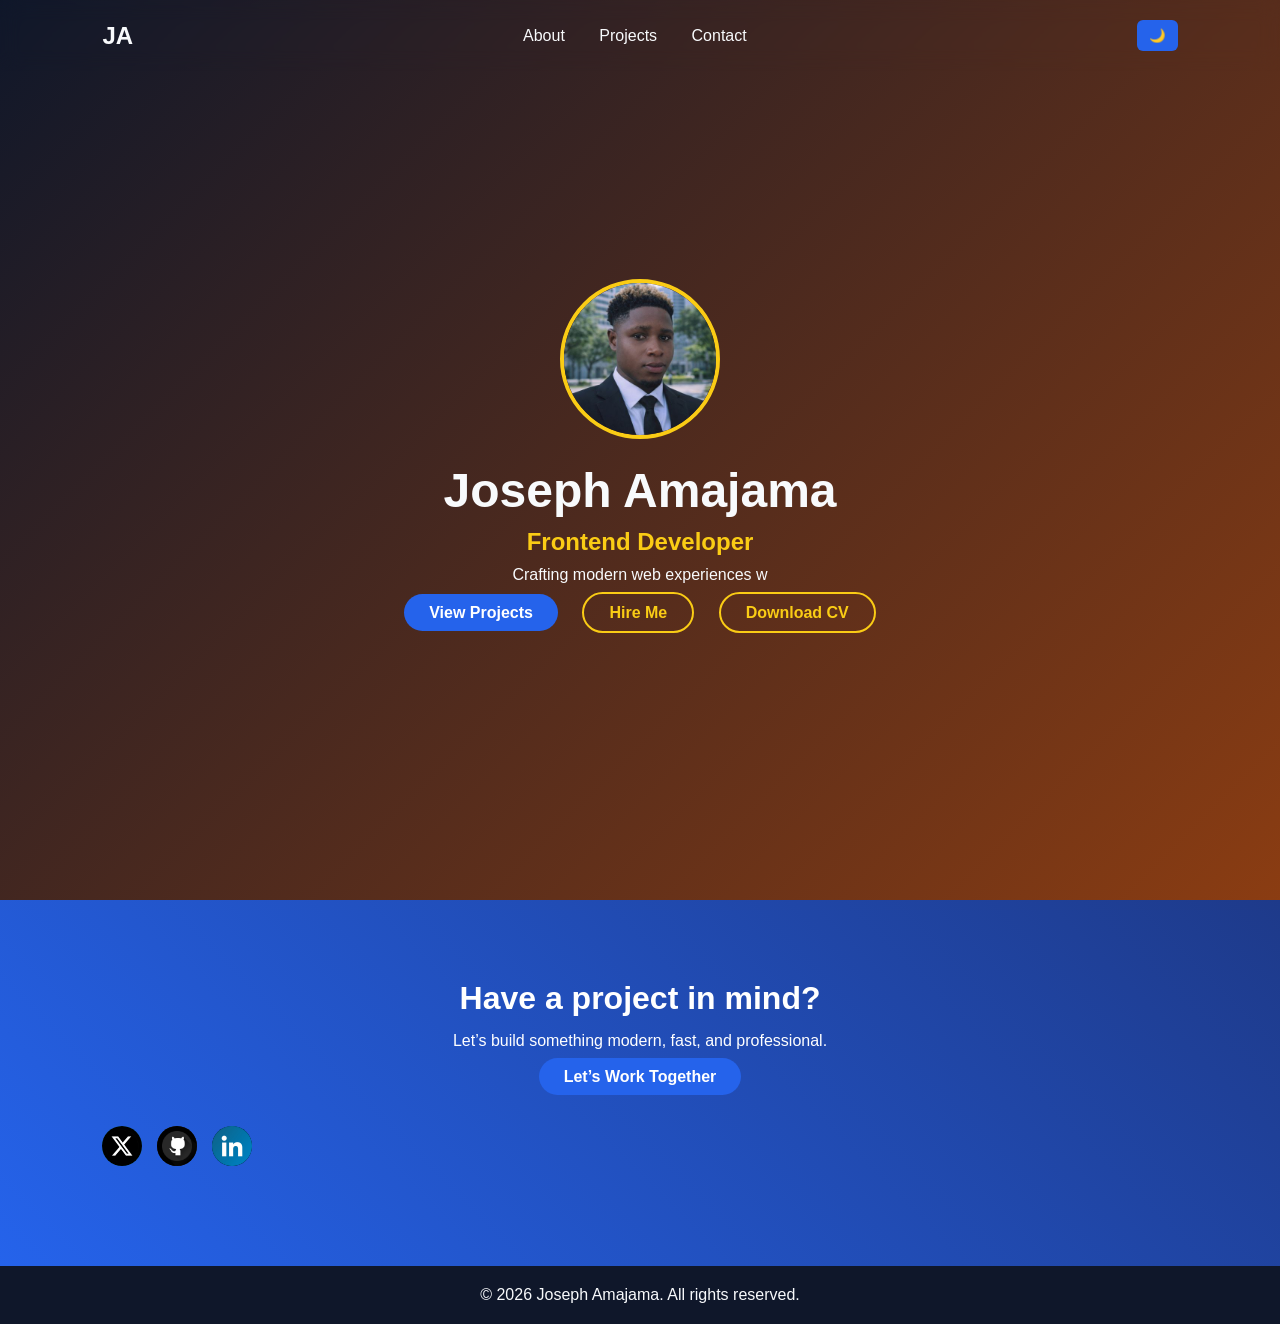
==== index.html @ 1dbd4630 "Add files via upload" ====
<!DOCTYPE html>
<html lang="en">
<head>
<meta charset="UTF-8">
<meta name="viewport" content="width=device-width, initial-scale=1.0">
<title>Joseph Amajama | Frontend Developer</title>
<link rel="stylesheet" href="css/style.css">
<script defer src="js/main.js"></script>
</head>
<body>

<header class="navbar">
  <h2 class="logo"><a href="index.html">JA</a></h2>

  <div class="menu-toggle">☰</div>

  <nav class="nav-links">
    <!-- <a href="index.html">Home</a> -->
    <a href="about.html">About</a>
    <a href="projects.html">Projects</a>
    <a href="contact.html">Contact</a>
  </nav>

  <button id="themeToggle">🌙</button>
</header>

<section class="hero">
  <div class="hero-content">
    <img src="assets/profile.jpg" alt="Joseph Amajama" class="profile-img">
    <h1>Joseph Amajama</h1>
    <h2>Frontend Developer</h2>
    <p class="typing"></p>
    <div class="hero-buttons">
      <a href="projects.html" class="btn primary">View Projects</a>
      <a href="contact.html" class="btn outline">Hire Me</a>
      <a href="assets/Joseph_Amajama_CV.pdf" download class="btn outline">
  Download CV
</a>
    </div>
  </div>
</section>
<section class="cta-section">
  <h2>Have a project in mind?</h2>
  <p>Let’s build something modern, fast, and professional.</p>
  <br>
  <a href="contact.html" class="btn primary">Let’s Work Together</a>

<br>
      <!-- Social Media -->
      <div class="social-links">
        <a rel="noopener noreferrer" href="https://x.com/iamajama" target="_blank" class="social x"> <img src="assets/x.jpg" alt="X"> </a>
        <a rel="noopener noreferrer" href="https://github.com/josephIA" target="_blank" class="social github"> <img src="assets/github.jpg" alt="GitHub"> </a>
        <a rel="noopener noreferrer" href="https://www.linkedin.com/in/joseph-amajama-8542a414b?utm_source=share_via&utm_content=profile&utm_medium=member_android" target="_blank" class="social linkedin"> <img src="assets/linkedin.jpg" alt="LinkedIn"> </a>
      </div>
</section>

<footer>
  <p>© 2026 Joseph Amajama. All rights reserved.</p>
</footer>

</body>
</html>
---- css/style.css ----
:root {
  --bg: #0f172a;
  --text: #f8fafc;
  --primary: #2563eb;
  --gold: #facc15;
}

body.light {
  --bg: #f8fafc;
  --text: #0f172a;
  --primary: #1e40af;
  --gold: #d4af37;
}

* {
  margin: 0;
  padding: 0;
  box-sizing: border-box;
  font-family: 'Segoe UI', sans-serif;
  transition: background 0.3s ease, color 0.3s ease;
}

body {
  background: var(--bg);
  color: var(--text);
}

.navbar {
  display: flex;
  justify-content: space-between;
  align-items: center;
  padding: 20px 8%;
  position: fixed;
  width: 100%;
  -webkit-backdrop-filter: blur(10px);
  backdrop-filter: blur(10px);
}

.navbar nav a {
  margin: 0 15px;
  text-decoration: none;
  color: var(--text);
  position: relative;
}
header .logo a{
    text-decoration: none;
    color: var(--text);
}
.navbar nav a::after {
  content: '';
  position: absolute;
  width: 0%;
  height: 2px;
  background: var(--gold);
  left: 0;
  bottom: -5px;
  transition: 0.3s;
}

.navbar nav a:hover::after {
  width: 100%;
}

#themeToggle {
  background: var(--primary);
  border: none;
  padding: 8px 12px;
  cursor: pointer;
  border-radius: 6px;
  color: white;
}

.hero {
  height: 100vh;
  display: flex;
  justify-content: center;
  align-items: center;
  text-align: center;
  background: linear-gradient(-45deg, #0f172a, #2545a0, #b4490a, #0f172a);
  background-size: 400% 400%;
  animation: gradientMove 10s ease infinite;
}

@keyframes gradientMove {
  0% {background-position: 0% 50%;}
  50% {background-position: 100% 50%;}
  100% {background-position: 0% 50%;}
}

.profile-img {
  width: 160px;
  height: 160px;
  border-radius: 50%;
  border: 4px solid var(--gold);
  margin-bottom: 20px;
  object-fit: cover;
}

.hero h1 {
  font-size: 3rem;
}

.hero h2 {
  color: var(--gold);
  margin: 10px 0;
}

.hero p {
  max-width: 500px;
  margin: 0 auto 20px;
}

.btn {
  padding: 10px 25px;
  margin: 10px;
  border-radius: 30px;
  text-decoration: none;
  font-weight: bold;
}

.primary {
  background: var(--primary);
  color: white;
}

.primary:hover {
  box-shadow: 0 0 20px var(--primary);
}

.outline {
  border: 2px solid var(--gold);
  color: var(--gold);
}

.outline:hover {
  background: var(--gold);
  color: black;
}

footer {
  text-align: center;
  padding: 20px;
}

.section {
  padding: 120px 8%;
  min-height: 100vh;
}

.section-title {
  font-size: 2.5rem;
  margin-bottom: 30px;
  text-align: center;
  color: var(--gold);
}

.section-subtitle {
  margin-top: 50px;
  margin-bottom: 20px;
}

.about-container {
  display: flex;
  gap: 40px;
  align-items: center;
  flex-wrap: wrap;
}

.profile-img.large {
  width: 200px;
  height: 200px;
}

.skills {
  max-width: 600px;
}

.skill {
  margin-bottom: 20px;
}

.bar {
  height: 8px;
  background: #1e293b;
  border-radius: 10px;
  overflow: hidden;
}

.progress {
  height: 100%;
  background: var(--primary);
  transition: width 1s ease;
}

/* .reveal {
  opacity: 0;
  transform: translateY(40px);
  transition: all 0.6s ease;
} */

.reveal.active {
  opacity: 1;
  transform: translateY(0);
}

.project-grid {
  display: grid;
  grid-template-columns: repeat(auto-fit, minmax(250px,1fr));
  gap: 30px;
}

.project-card {
  padding: 25px;
  border-radius: 15px;
  background: rgba(255,255,255,0.05);
  -webkit-backdrop-filter: blur(10px);
  backdrop-filter: blur(10px);
  transition: 0.3s;
}

.project-card:hover {
  transform: translateY(-10px);
  box-shadow: 0 0 20px var(--gold);
}


.project-card {
  position: relative;
  overflow: hidden;
}

.project-overlay {
  position: absolute;
  inset: 0;
  background: rgba(0,0,0,0.8);
  display: flex;
  justify-content: center;
  align-items: center;
  gap: 15px;
  opacity: 0;
  transition: 0.3s;
}

.project-card:hover .project-overlay {
  opacity: 1;
}
.navbar.scrolled {
  background: rgba(0,0,0,0.6);
}

/* ========================= */
/* MOBILE RESPONSIVE DESIGN */
/* ========================= */

@media (max-width: 900px) {

  .navbar {
    padding: 15px 5%;
  }

  .navbar nav {
    display: none;
  }

  .hero {
    padding: 0 20px;
  }

  .hero h1 {
    font-size: 2rem;
  }

  .hero h2 {
    font-size: 1.2rem;
  }

  .hero p {
    font-size: 0.95rem;
  }

  .profile-img {
    width: 120px;
    height: 120px;
  }

  .about-container {
    flex-direction: column;
    text-align: left;
  }

  .profile-img.large {
    width: 150px;
    height: 150px;
  }

  .section {
    padding: 100px 5%;
  }

  .project-grid {
    grid-template-columns: 1fr;
  }

  .project-card {
    padding: 20px;
  }

  .contact-form {
    width: 100%;
  }

  .btn {
    display: inline-block;
    width: 100%;
    text-align: center;
  }

}


.menu-toggle {
  display: none;
  font-size: 24px;
  cursor: pointer;
}

@media (max-width: 900px) {

  .menu-toggle {
    display: block;
  }

  .nav-links {
    position: absolute;
    top: 70px;
    right: 5%;
    background: var(--bg);
    padding: 20px;
    border-radius: 10px;
    display: none;
    flex-direction: column;
    gap: 15px;
  }

  .nav-links.active {
    display: flex;
  }
}
.navbar {
  z-index: 1000;
}

.hero,
.section {
  position: relative;
  z-index: 1;
}

.profile-img {
  position: relative;
  z-index: 1;
}

.project-image img {
  width: 100%;
  border-radius: 12px;
}

.project-content {
  margin-top: 15px;
}

.project-buttons {
  margin-top: 15px;
  display: flex;
  gap: 10px;
  flex-wrap: wrap;
}
.cta-section {
  padding: 80px 8%;
  text-align: center;
  background: linear-gradient(45deg, var(--primary), #1e3a8a);
  color: white;
}

.cta-section h2 {
  font-size: 2rem;
  margin-bottom: 15px;
}

.cta-section .btn {
  margin-top: 20px;
}

.contact-wrapper {
  display: flex;
  gap: 50px;
  flex-wrap: wrap;
  align-items: center;
}

.contact-info {
  flex: 1;
  min-width: 250px;
}

.contact-form {
  flex: 1;
  min-width: 250px;
  display: flex;
  flex-direction: column;
  gap: 15px;
  background: rgba(255,255,255,0.05);
  padding: 30px;
  border-radius: 15px;
  -webkit-backdrop-filter: blur(10px);
  backdrop-filter: blur(10px);
}

.contact-form input,
.contact-form textarea {
  padding: 14px;
  border-radius: 8px;
  border: 2px solid transparent;
  background: rgba(255,255,255,0.08);
  color: var(--text);
}

.contact-form input:focus,
.contact-form textarea:focus {
  border-color: var(--gold);
  outline: none;
}

@media (max-width: 900px) {
  .contact-wrapper {
    flex-direction: column;
  }
}
.notification {
  position: fixed;
  bottom: 30px;
  right: 30px;
  background: #16a34a;
  color: white;
  padding: 15px 20px;
  border-radius: 10px;
  display: flex;
  align-items: center;
  gap: 10px;
  opacity: 0;
  transform: translateY(20px);
  transition: 0.4s ease;
}

.notification.show {
  opacity: 1;
  transform: translateY(0);
}

.tick {
  font-weight: bold;
}

.social-links {
  display: flex;
  justify-content: center;
  gap: 25px;
  padding: 20px 0;
  margin-top: 40px;
}

.social {
  display: flex;
  align-items: center;
  justify-content: center;
  width: 20px;
  height: 20px;
  border-radius: 50%;
  background: var(--primary);
  color: white;
  text-decoration: none;
  font-weight: bold;
  font-size: 1.1rem;
  transition: 0.3s;
}

.social:hover {
  background: var(--gold);
  color: black;
  transform: scale(1.1);
}

/* Optional different colors for each platform */
.social.x { background: #1DA1F2; }
.social.github { background: #333; }
.social.linkedin { background: #0077b5; }


/* Contact Wrapper */
.contact-wrapper {
  display: flex;
  gap: 50px;
  flex-wrap: wrap;
  align-items: flex-start;
}

/* Contact Form Styling */
.contact-form {
  flex: 1;
  min-width: 250px;
  display: flex;
  flex-direction: column;
  gap: 15px;
  background: rgba(255,255,255,0.05);
  padding: 30px;
  border-radius: 15px;
  -webkit-backdrop-filter: blur(10px);
  backdrop-filter: blur(10px);
  position: relative;
}

.contact-form input,
.contact-form textarea {
  padding: 14px;
  border-radius: 8px;
  border: 2px solid transparent;
  background: rgba(255,255,255,0.08);
  color: var(--text);
}

.contact-form input:focus,
.contact-form textarea:focus {
  border-color: var(--gold);
  outline: none;
}

/* Spinner */
.spinner {
  display: none;
  border: 3px solid rgba(255,255,255,0.3);
  border-top: 3px solid white;
  border-radius: 50%;
  width: 16px;
  height: 16px;
  animation: spin 1s linear infinite;
  margin-left: 8px;
}

@keyframes spin {
  0% { transform: rotate(0deg); }
  100% { transform: rotate(360deg); }
}

/* Toast Notification */
.toast {
  position: fixed;
  bottom: 30px;
  right: 30px;
  background: #16a34a; /* green for success */
  color: white;
  padding: 15px 20px;
  border-radius: 10px;
  display: flex;
  align-items: center;
  gap: 10px;
  opacity: 0;
  transform: translateY(20px);
  transition: 0.4s ease;
  z-index: 9999;
}

.toast.show {
  opacity: 1;
  transform: translateY(0);
}

.toast-icon {
  font-weight: bold;
}

/* Social Links */
.social-links {
  display: flex;
  justify-content: flex-start;
  gap: 15px;
  margin-top: 20px;
}

.social {
  display: flex;
  align-items: center;
  justify-content: center;
  width: 40px;
  height: 40px;
  border-radius: 50%;
  background: var(--primary);
  color: white;
  text-decoration: none;
  font-weight: bold;
  font-size: 1.1rem;
  transition: 0.3s;
}
.social img {
  width: 40px;
  height: 40px;
  border-radius: 50%;
}
.social:hover {
  background: var(--gold);
  color: black;
  transform: scale(1.1);
}

.social.x { background: #1DA1F2; }
.social.github { background: #333; }
.social.linkedin { background: #0077b5; }

/* Mobile Adjustments */
@media (max-width: 900px) {
  .contact-wrapper { flex-direction: column; }
}

form button {
  border: none;
}
.contact-form input, .contact-form textarea{
  border:  1px solid #0f172a;

}
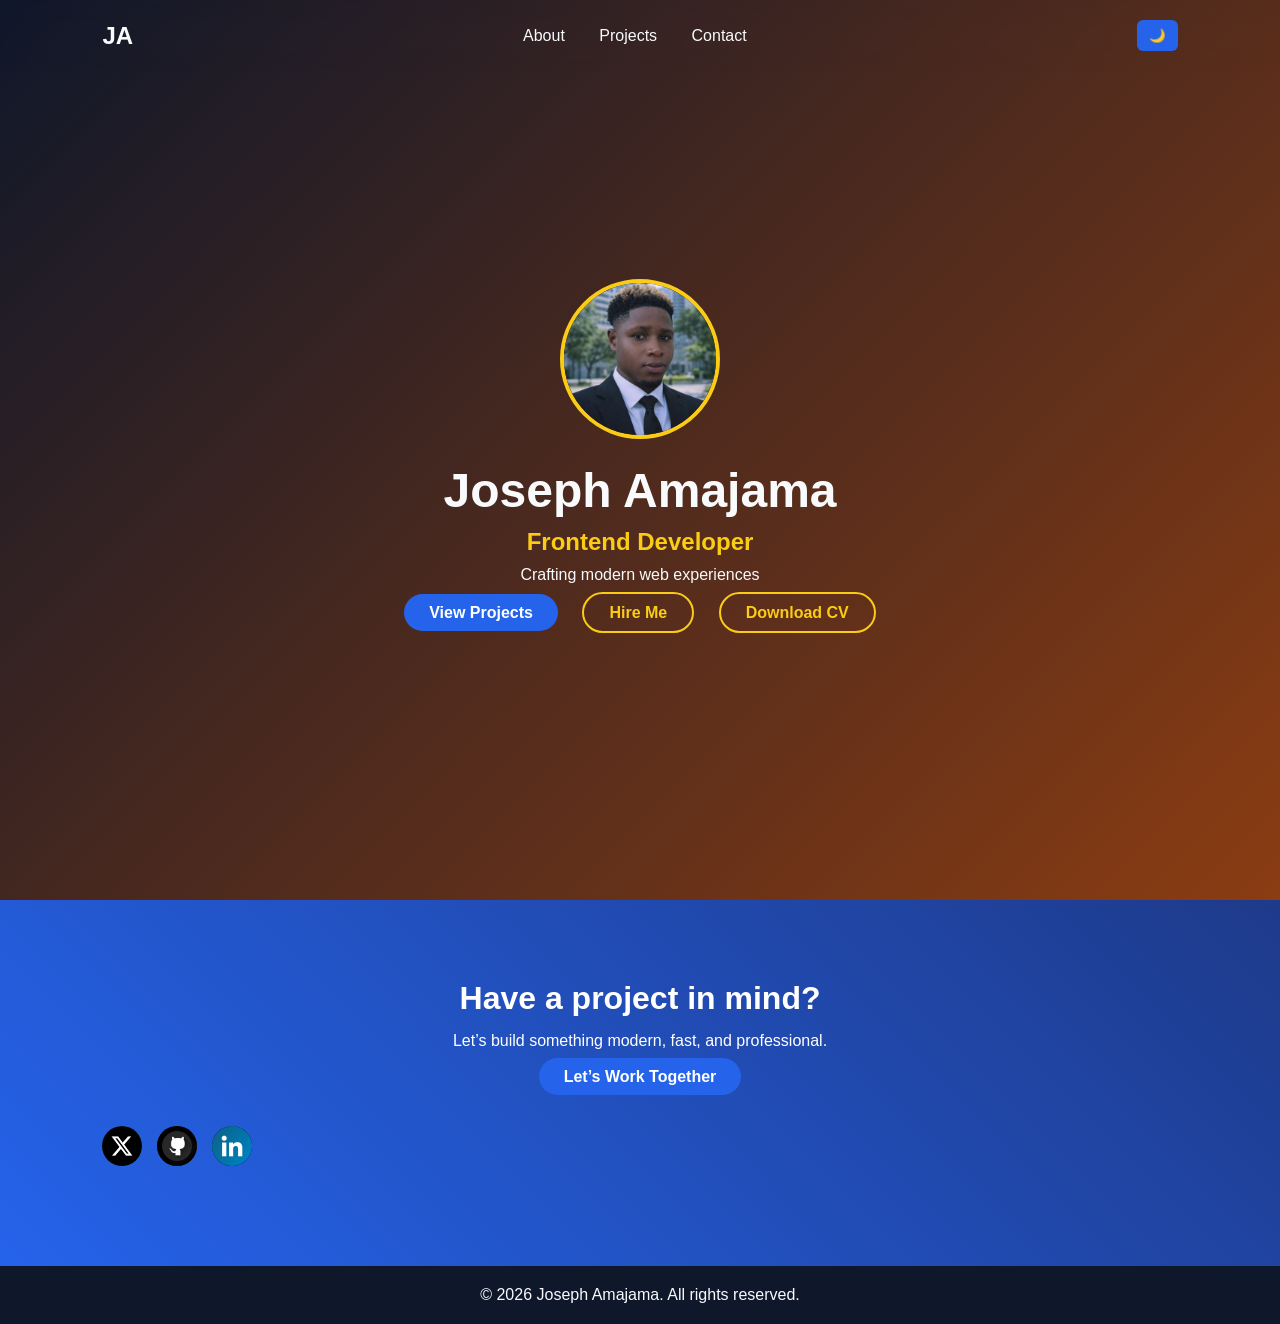
==== commit 0fc57985: "Update index.html" ====
--- a/index.html
+++ b/index.html
@@ -4,6 +4,9 @@
 <meta charset="UTF-8">
 <meta name="viewport" content="width=device-width, initial-scale=1.0">
 <title>Joseph Amajama | Frontend Developer</title>
+<meta name="description" content="Joseph Amajama is a web developer specializing in responsive websites, JavaScript applications, and modern UI design.">
+<meta name="keywords" content="Web Developer in Nigeria, HTML CSS JavaScript Developer, Portfolio">
+<meta name="author" content="Joseph Amajama">
 <link rel="stylesheet" href="css/style.css">
 <script defer src="js/main.js"></script>
 </head>
@@ -59,4 +62,5 @@
 </footer>
 
 </body>
-</html>+
+</html>
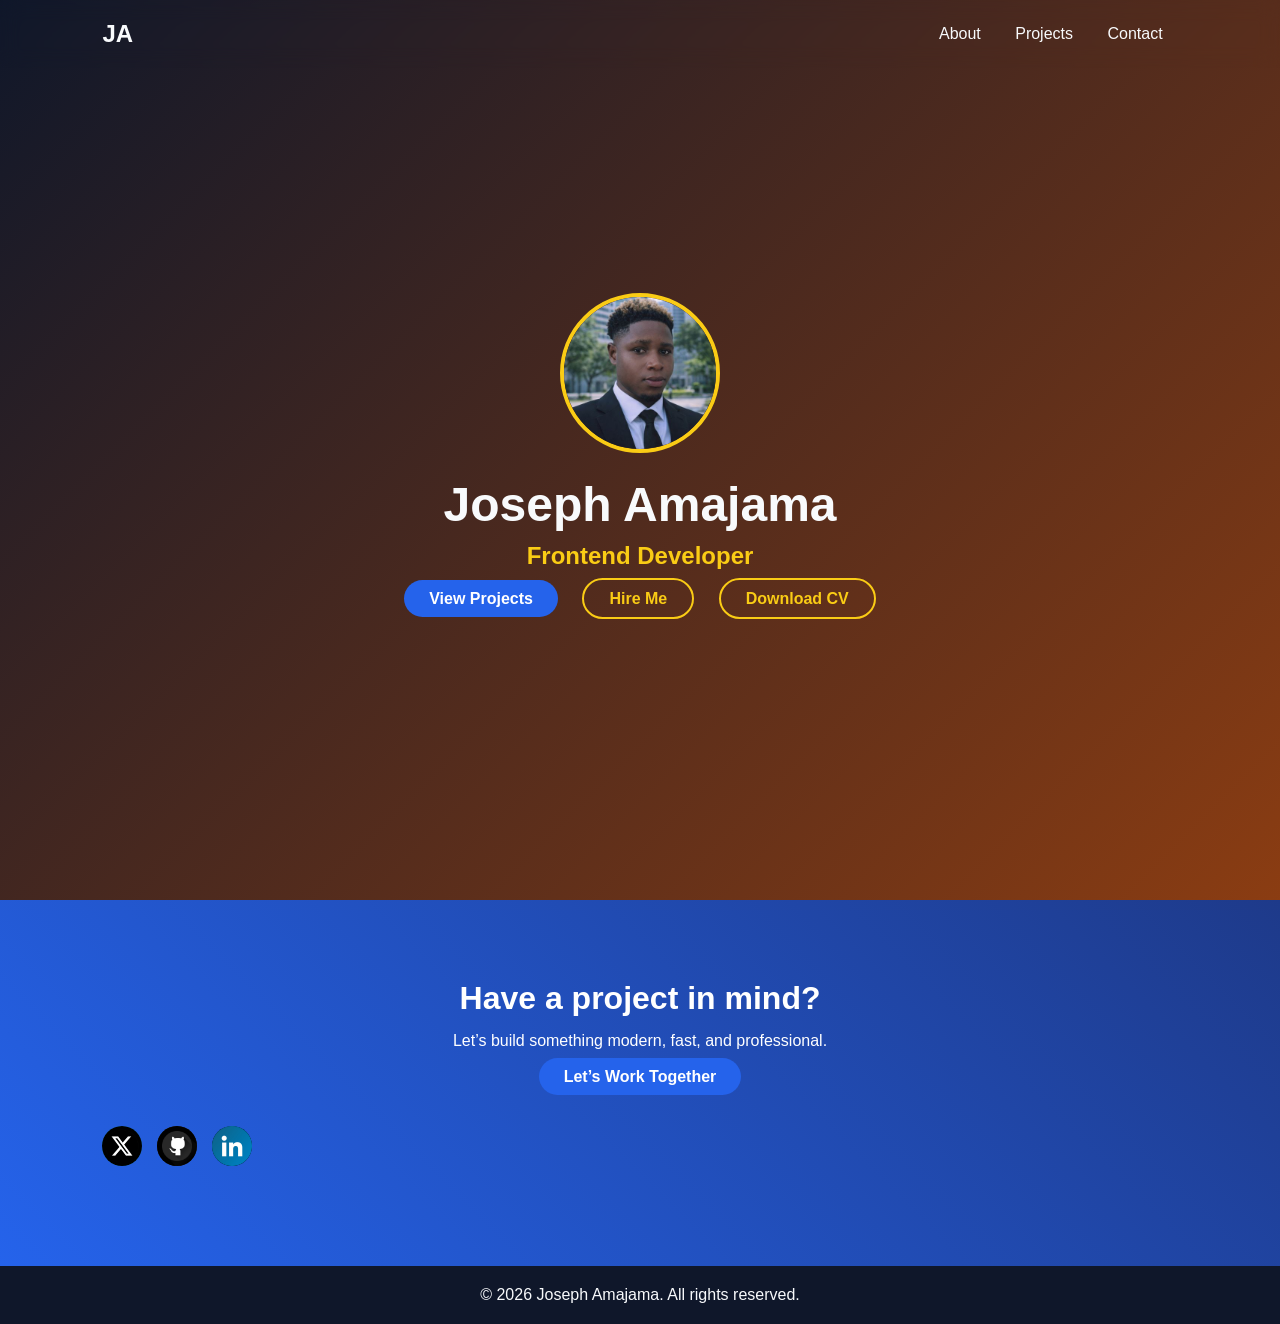
==== commit b90285f0: "Update index.html" ====
--- a/index.html
+++ b/index.html
@@ -7,6 +7,7 @@
 <meta name="description" content="Joseph Amajama is a web developer specializing in responsive websites, JavaScript applications, and modern UI design.">
 <meta name="keywords" content="Web Developer in Nigeria, HTML CSS JavaScript Developer, Portfolio">
 <meta name="author" content="Joseph Amajama">
+<meta name="google-site-verification" content="zzRM1rasnJqYtMK7iWfbJa-CYU5i0pvn_gLQ3wz0zzg" />
 <link rel="stylesheet" href="css/style.css">
 <script defer src="js/main.js"></script>
 </head>
@@ -24,7 +25,7 @@
     <a href="contact.html">Contact</a>
   </nav>
 
-  <button id="themeToggle">🌙</button>
+  <!-- <button id="themeToggle">🌙</button> -->
 </header>
 
 <section class="hero">
@@ -64,3 +65,5 @@
 </body>
 
 </html>
+
+
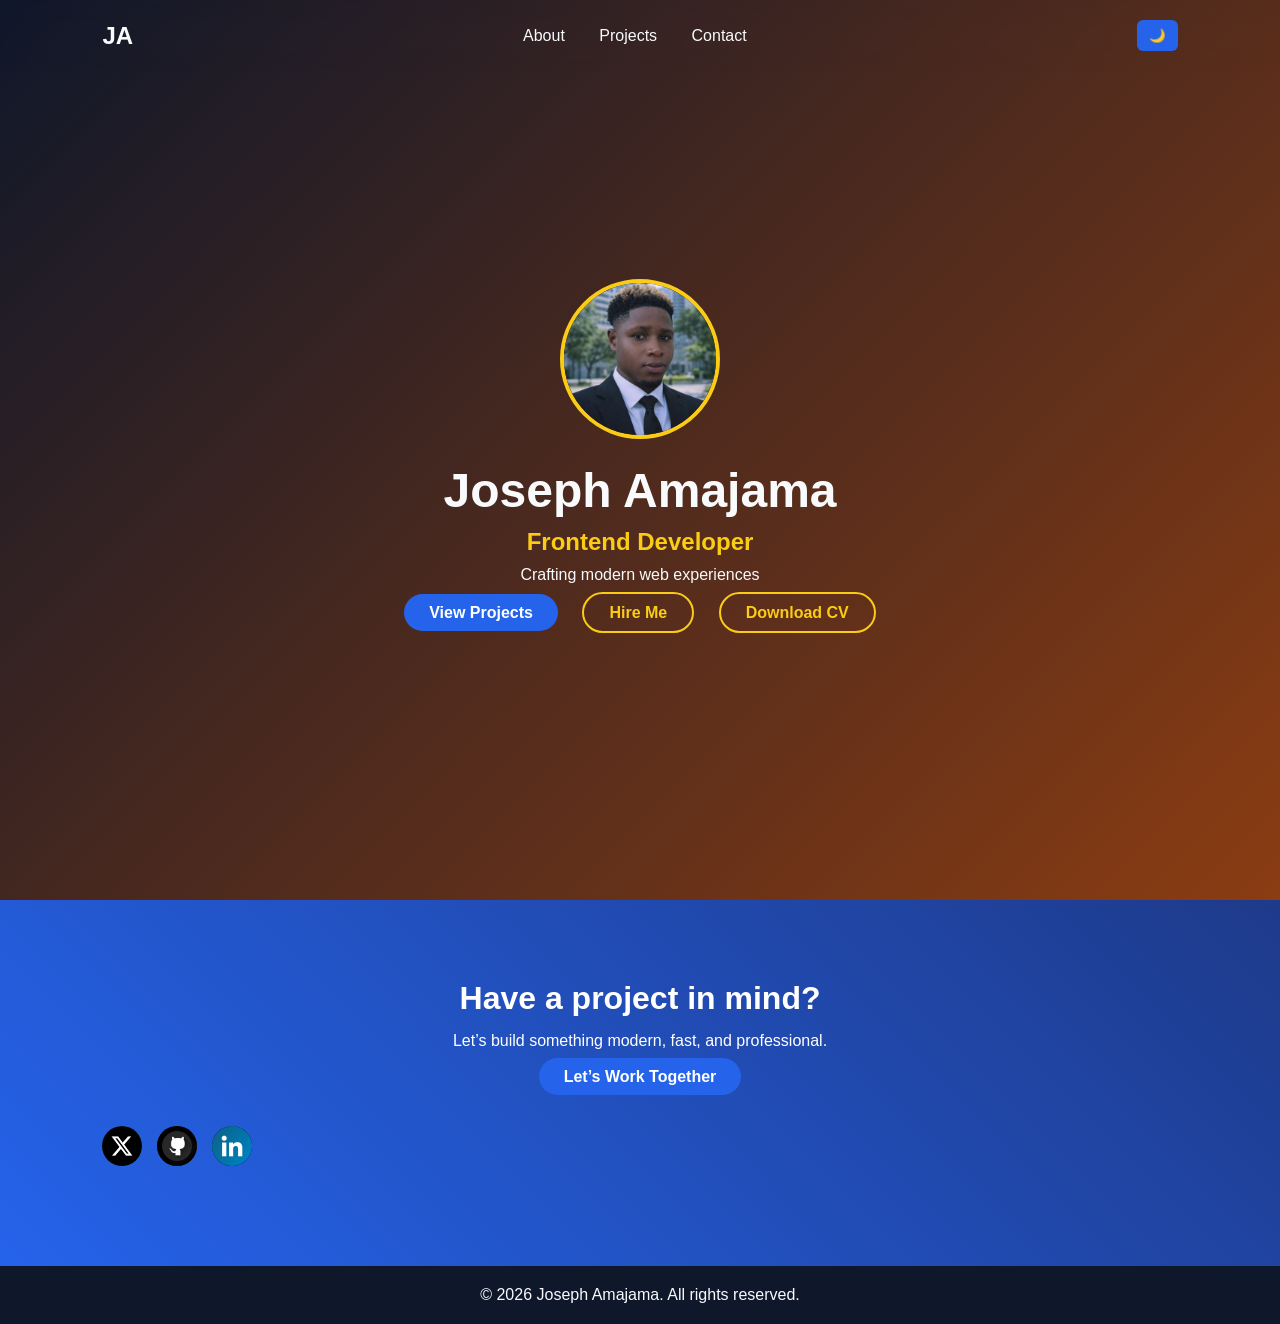
==== commit d20b0140: "Update index.html" ====
--- a/index.html
+++ b/index.html
@@ -25,7 +25,7 @@
     <a href="contact.html">Contact</a>
   </nav>
 
-  <!-- <button id="themeToggle">🌙</button> -->
+  <button id="themeToggle">🌙</button>
 </header>
 
 <section class="hero">
@@ -67,3 +67,4 @@
 </html>
 
 
+
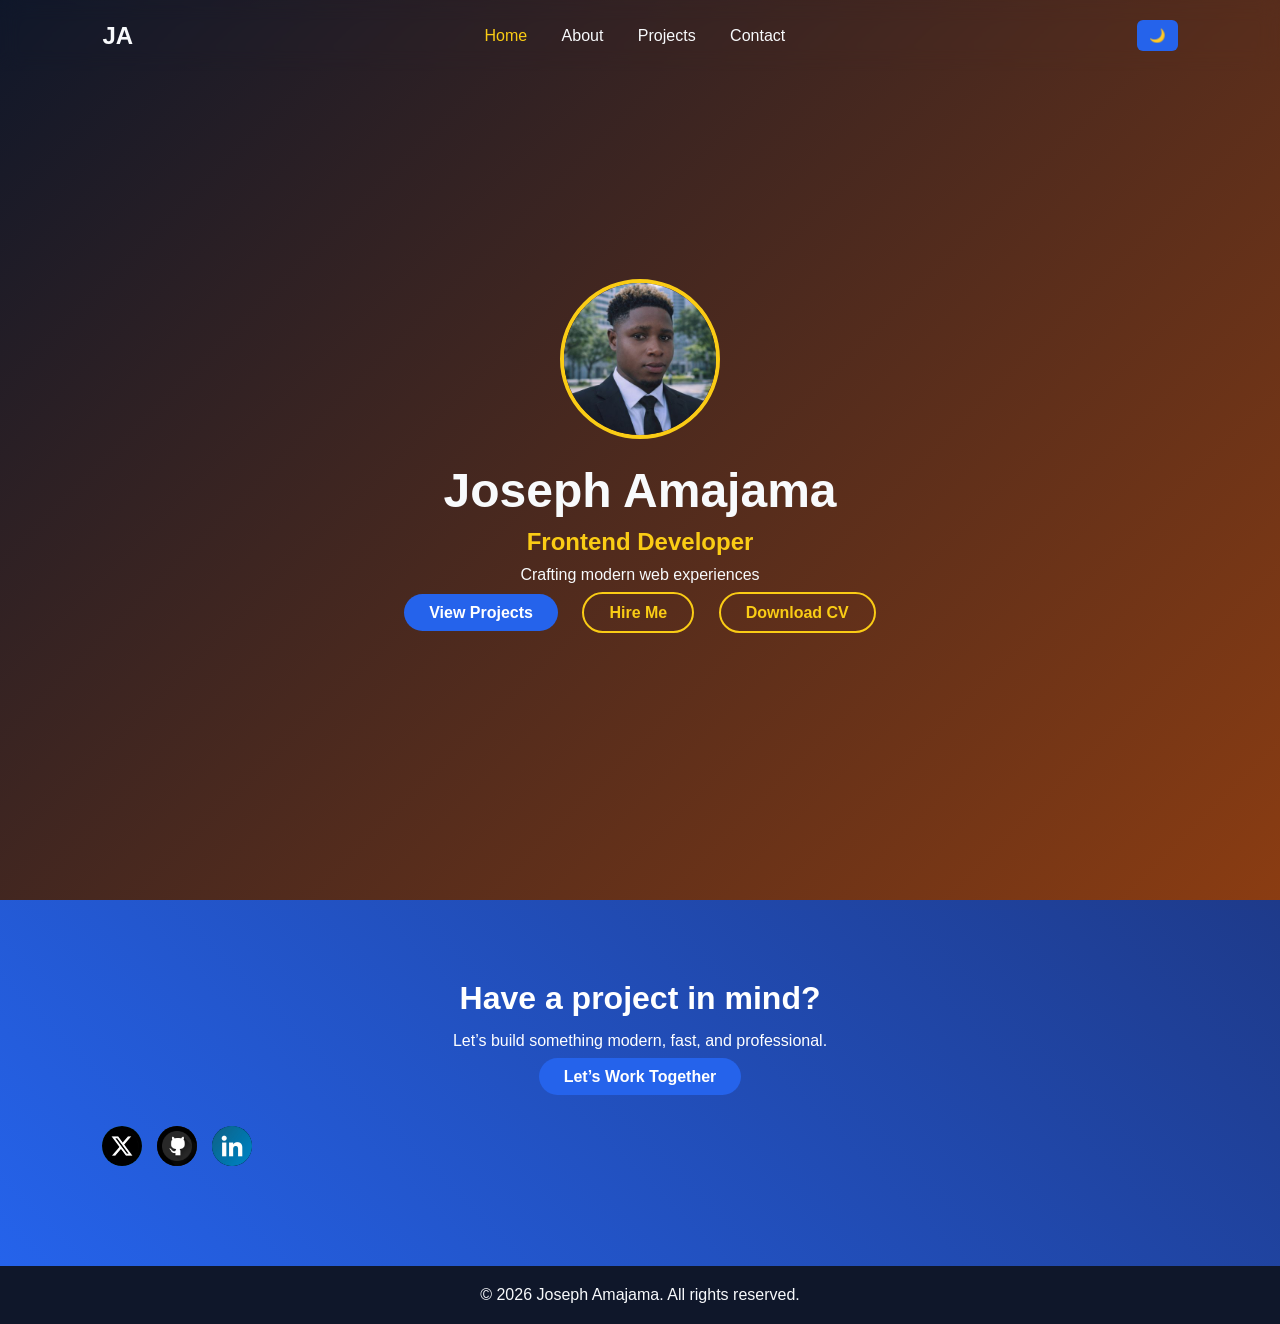
==== commit b49e070b: "Update index.html" ====
--- a/index.html
+++ b/index.html
@@ -19,7 +19,7 @@
   <div class="menu-toggle">☰</div>
 
   <nav class="nav-links">
-    <!-- <a href="index.html">Home</a> -->
+    <a href="index.html">Home</a>
     <a href="about.html">About</a>
     <a href="projects.html">Projects</a>
     <a href="contact.html">Contact</a>
@@ -37,7 +37,7 @@
     <div class="hero-buttons">
       <a href="projects.html" class="btn primary">View Projects</a>
       <a href="contact.html" class="btn outline">Hire Me</a>
-      <a href="assets/Joseph_Amajama_CV.pdf" download class="btn outline">
+      <a href="assets/" download class="btn outline">
   Download CV
 </a>
     </div>
@@ -68,3 +68,4 @@
 
 
 
+
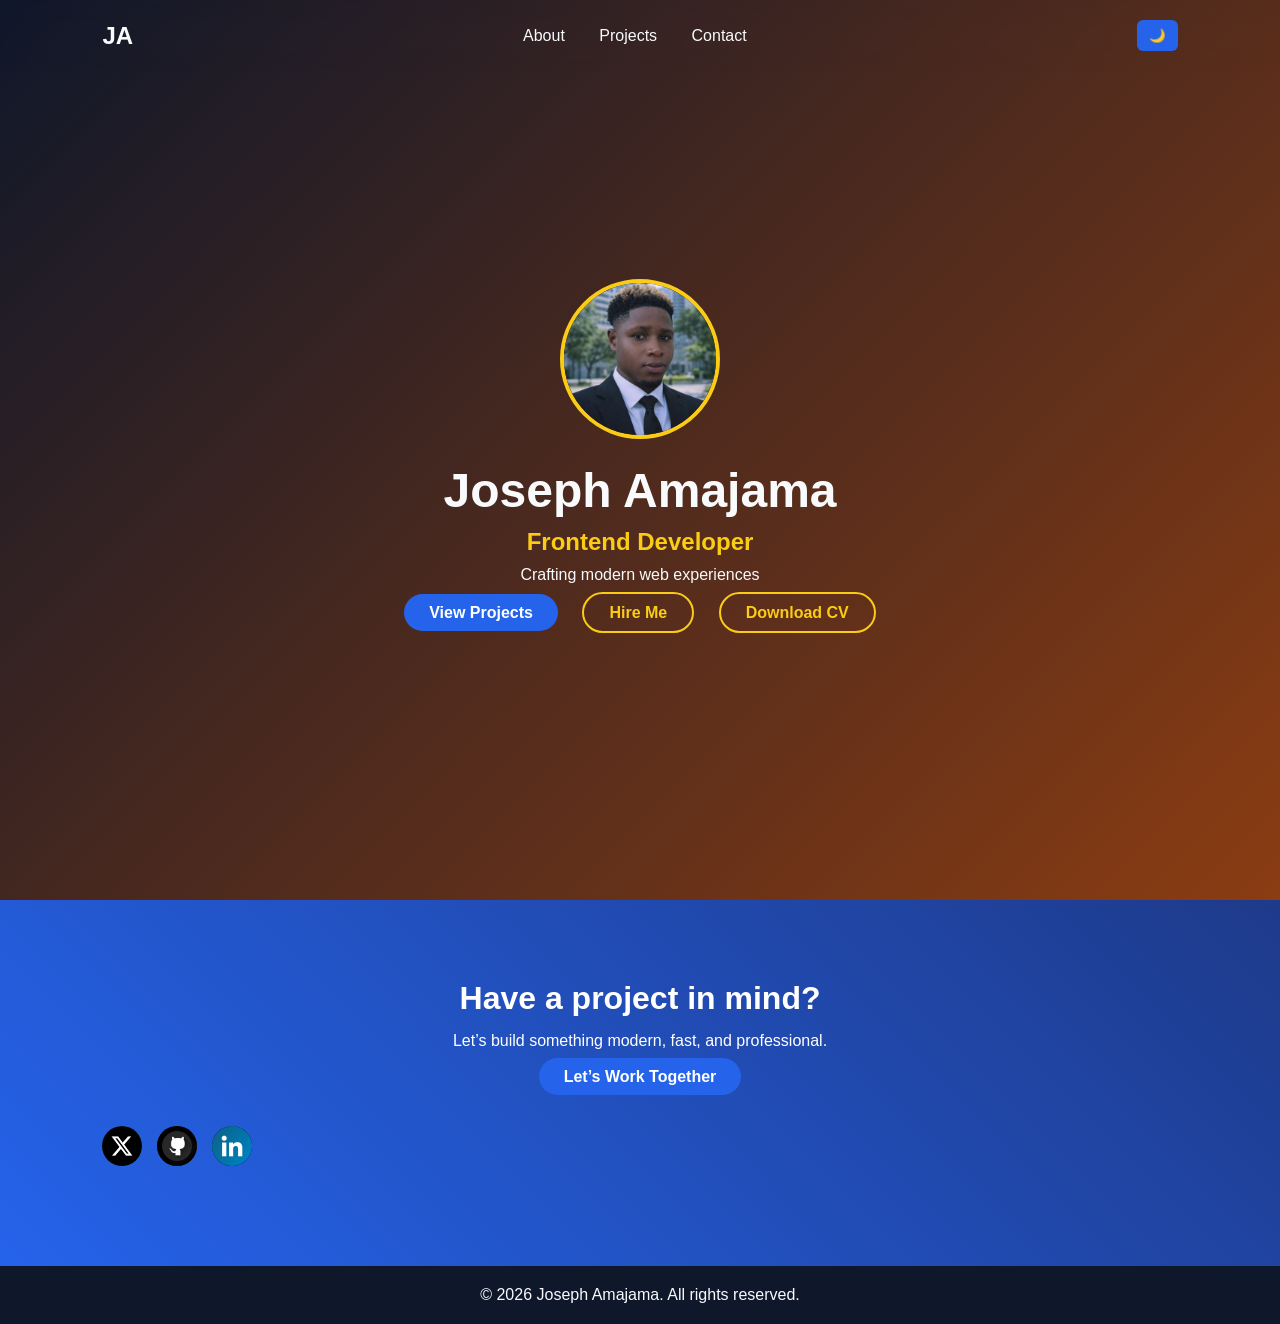
==== commit 94f37174: "Update index.html" ====
--- a/index.html
+++ b/index.html
@@ -19,7 +19,7 @@
   <div class="menu-toggle">☰</div>
 
   <nav class="nav-links">
-    <a href="index.html">Home</a>
+    <!-- <a href="index.html">Home</a> -->
     <a href="about.html">About</a>
     <a href="projects.html">Projects</a>
     <a href="contact.html">Contact</a>
@@ -69,3 +69,4 @@
 
 
 
+
